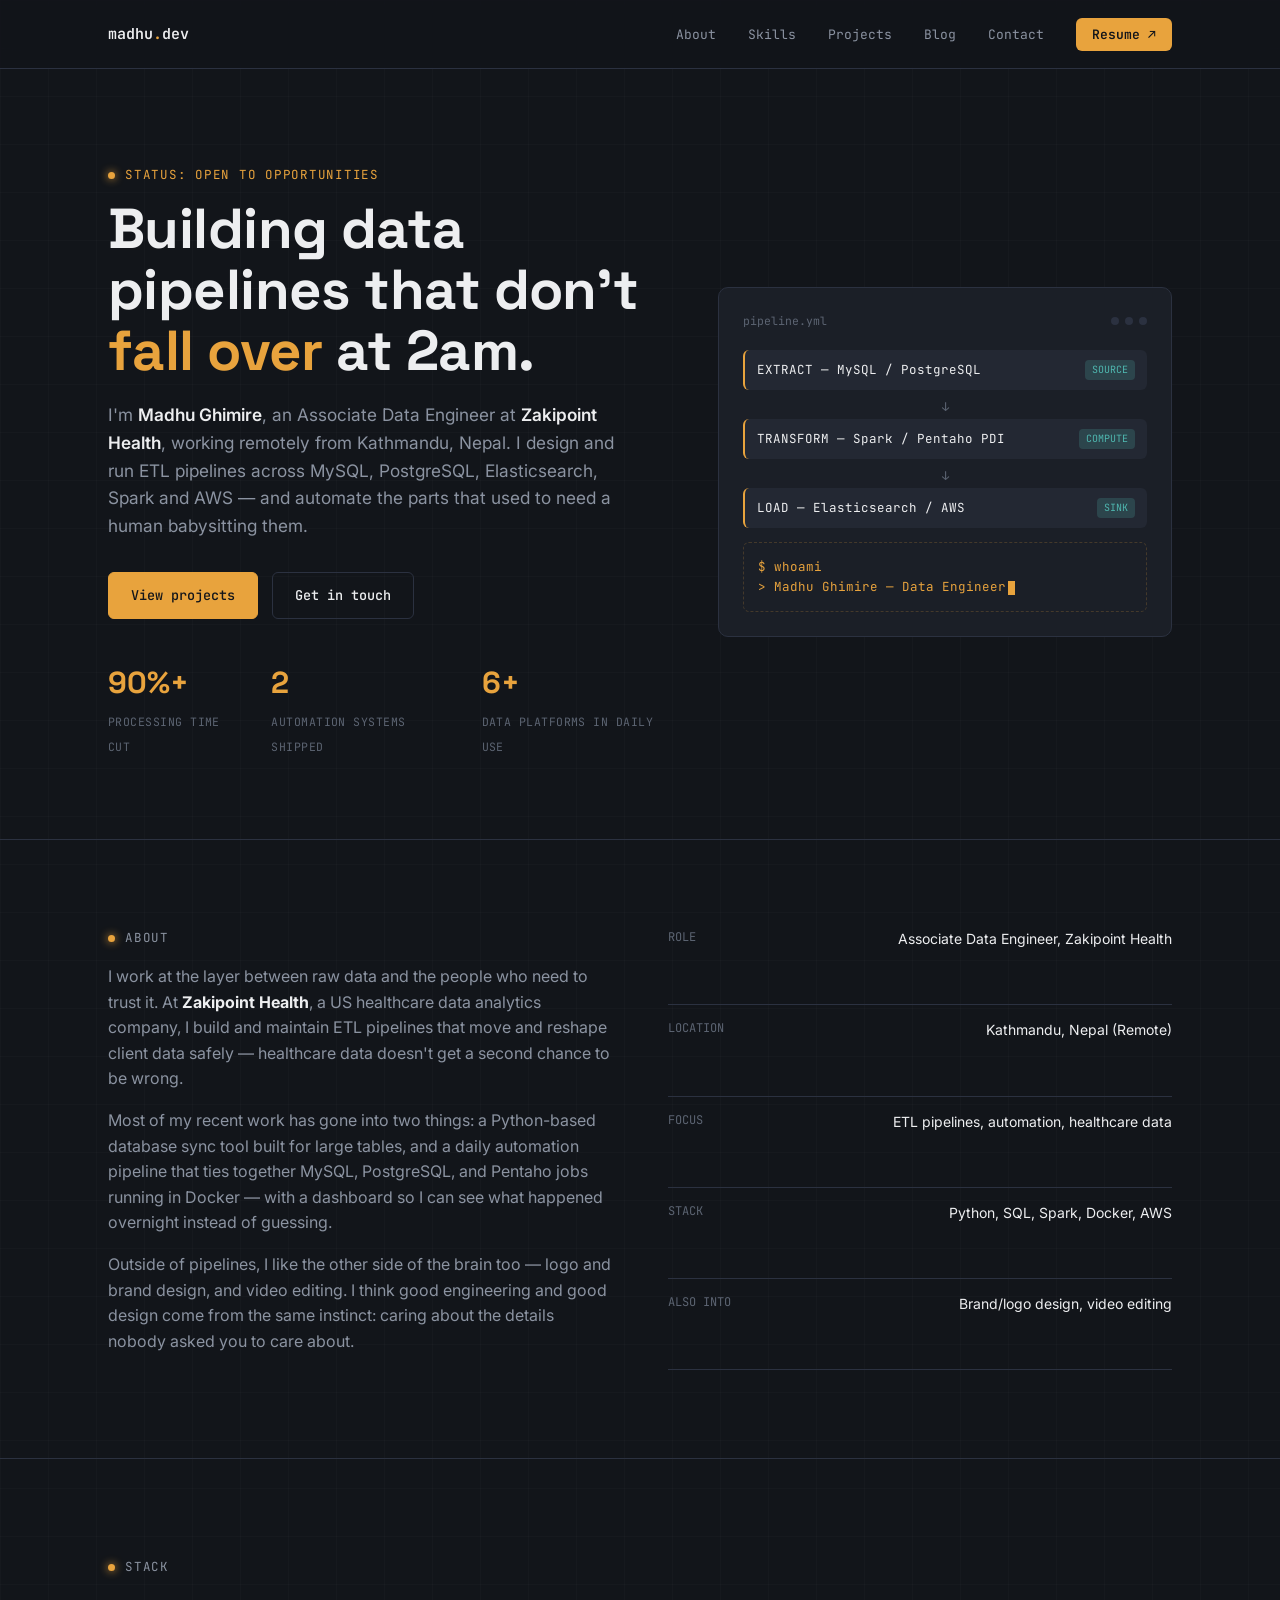
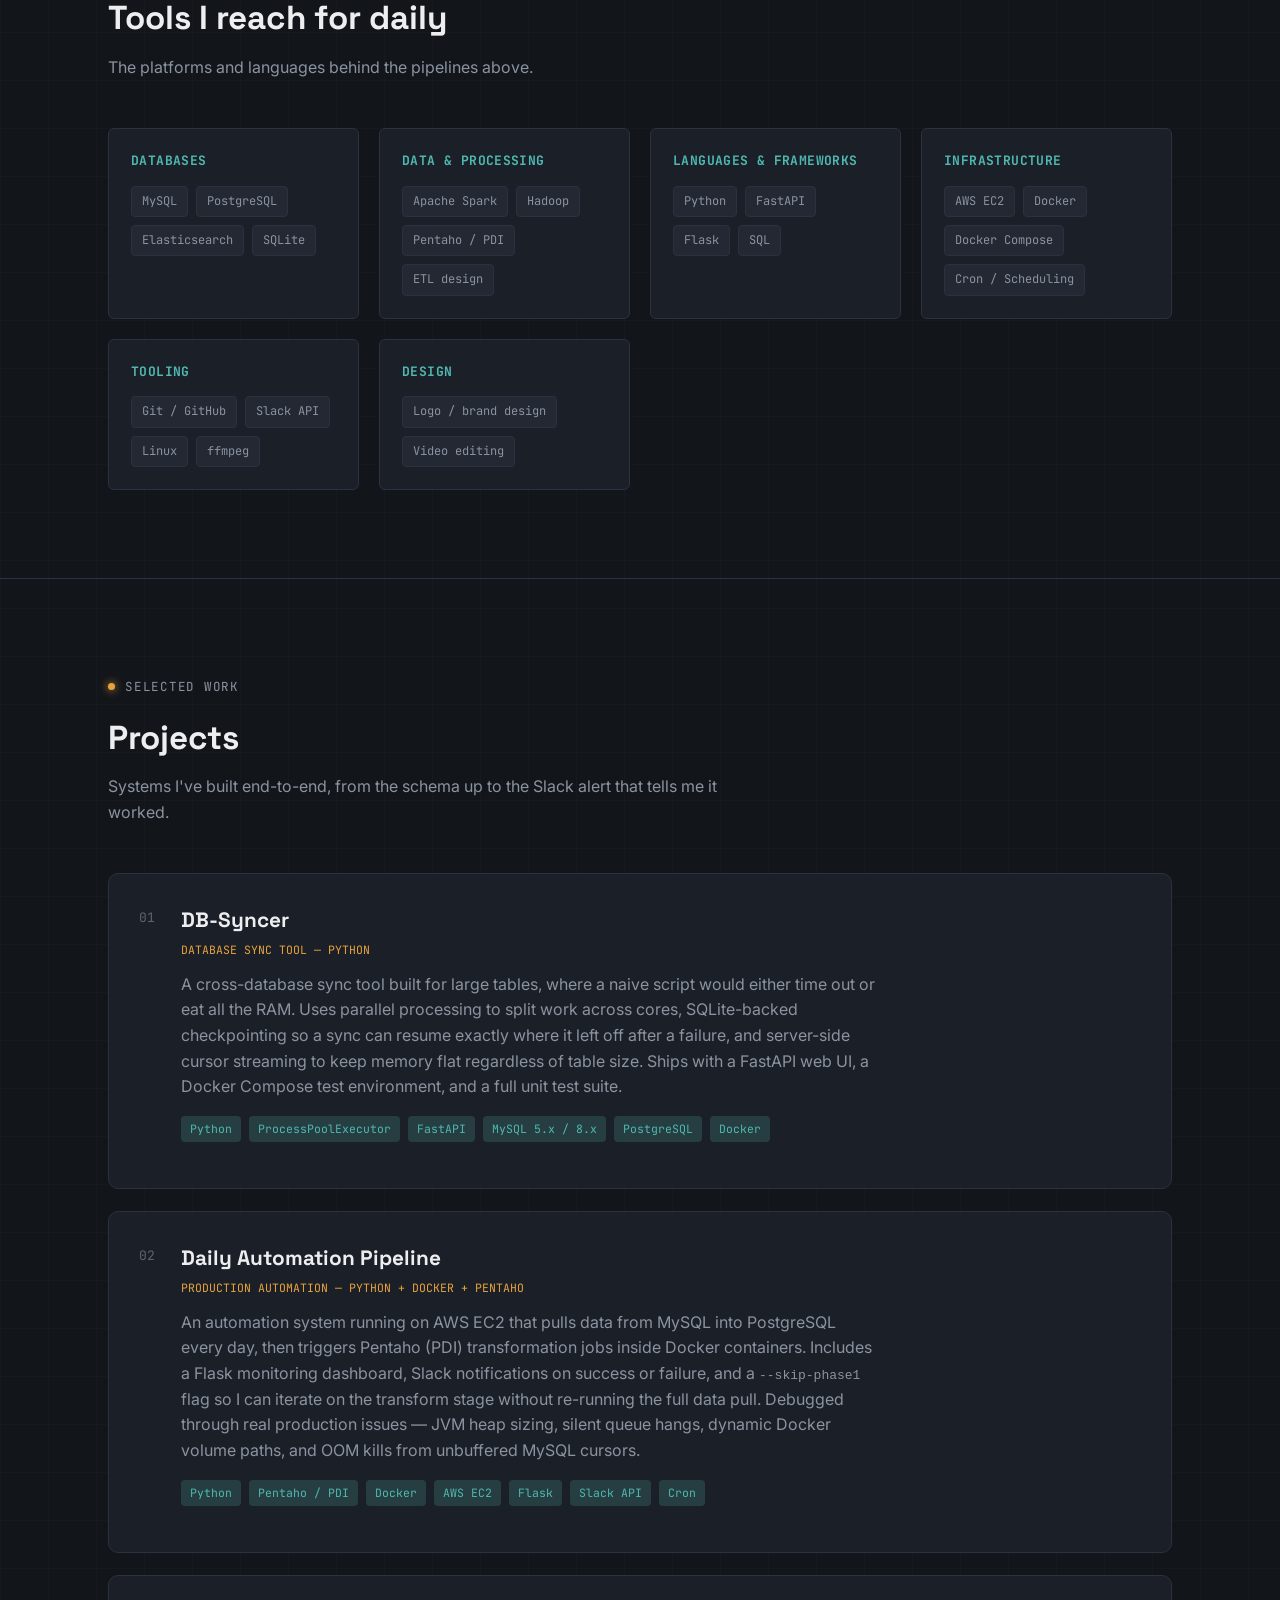
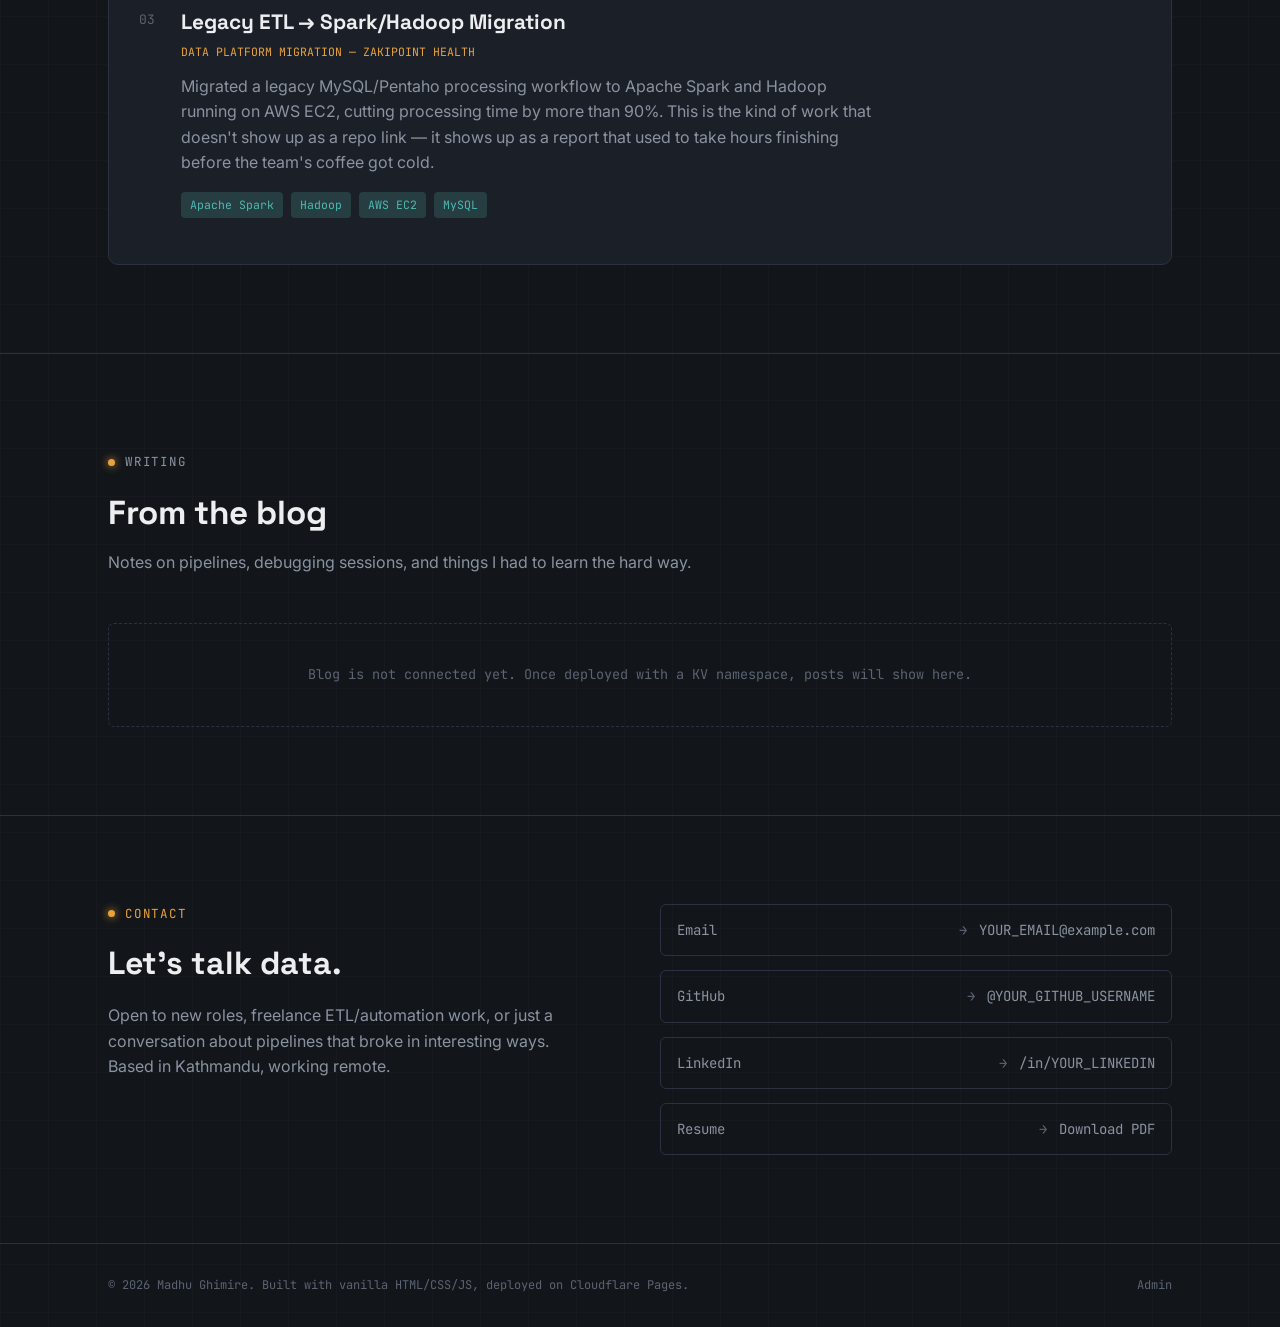
==== index.html @ 0381541c "struct changed" ====
<!DOCTYPE html>
<html lang="en">
<head>
<meta charset="UTF-8">
<meta name="viewport" content="width=device-width, initial-scale=1.0">
<title>Madhu Ghimire — Data Engineer</title>
<meta name="description" content="Madhu Ghimire — Associate Data Engineer building ETL pipelines, automation systems, and data infrastructure across MySQL, PostgreSQL, Elasticsearch, Spark, Hadoop and AWS.">
<link rel="icon" href="data:,">
<link rel="stylesheet" href="css/style.css">
</head>
<body>

<nav class="nav">
  <div class="wrap">
    <a href="index.html" class="nav-logo">madhu<span>.</span>dev</a>
    <button class="nav-toggle" id="navToggle" aria-expanded="false" aria-controls="navLinks">Menu</button>
    <ul class="nav-links" id="navLinks">
      <li><a href="#about">About</a></li>
      <li><a href="#skills">Skills</a></li>
      <li><a href="#projects">Projects</a></li>
      <li><a href="blog.html">Blog</a></li>
      <li><a href="#contact">Contact</a></li>
      <li><a href="assets/resume.pdf" class="resume-link" target="_blank" rel="noopener">Resume ↗</a></li>
    </ul>
  </div>
</nav>

<header class="hero">
  <div class="wrap hero-grid">
    <div>
      <p class="eyebrow">status: open to opportunities</p>
      <h1>Building data pipelines that don't <span class="accent">fall over</span> at 2am.</h1>
      <p class="hero-sub">
        I'm <strong>Madhu Ghimire</strong>, an Associate Data Engineer at
        <strong>Zakipoint Health</strong>, working remotely from Kathmandu, Nepal.
        I design and run ETL pipelines across MySQL, PostgreSQL, Elasticsearch,
        Spark and AWS — and automate the parts that used to need a human babysitting them.
      </p>
      <div class="hero-actions">
        <a href="#projects" class="btn btn-primary">View projects</a>
        <a href="#contact" class="btn btn-ghost">Get in touch</a>
      </div>
      <div class="hero-stats">
        <div class="stat"><b>90%+</b><span>Processing time cut</span></div>
        <div class="stat"><b>2</b><span>Automation systems shipped</span></div>
        <div class="stat"><b>6+</b><span>Data platforms in daily use</span></div>
      </div>
    </div>

    <div class="pipeline" aria-hidden="true">
      <div class="pipeline-head">
        <span>pipeline.yml</span>
        <div class="dots"><span></span><span></span><span></span></div>
      </div>
      <div class="pipeline-stage active">EXTRACT — MySQL / PostgreSQL <span class="tag">source</span></div>
      <div class="pipeline-arrow">↓</div>
      <div class="pipeline-stage active">TRANSFORM — Spark / Pentaho PDI <span class="tag">compute</span></div>
      <div class="pipeline-arrow">↓</div>
      <div class="pipeline-stage active">LOAD — Elasticsearch / AWS <span class="tag">sink</span></div>
      <div class="pipeline-output">
        $ whoami<br>
        &gt; Madhu Ghimire — Data Engineer<span class="cursor"></span>
      </div>
    </div>
  </div>
</header>

<section id="about">
  <div class="wrap about-grid">
    <div class="about-text">
      <p class="eyebrow">about</p>
      <p>
        I work at the layer between raw data and the people who need to trust it.
        At <strong>Zakipoint Health</strong>, a US healthcare data analytics company,
        I build and maintain ETL pipelines that move and reshape client data safely —
        healthcare data doesn't get a second chance to be wrong.
      </p>
      <p>
        Most of my recent work has gone into two things: a Python-based database
        sync tool built for large tables, and a daily automation pipeline that ties
        together MySQL, PostgreSQL, and Pentaho jobs running in Docker — with a
        dashboard so I can see what happened overnight instead of guessing.
      </p>
      <p>
        Outside of pipelines, I like the other side of the brain too — logo and
        brand design, and video editing. I think good engineering and good design
        come from the same instinct: caring about the details nobody asked you to care about.
      </p>
    </div>
    <div class="about-facts">
      <div class="fact"><span class="k">Role</span><span class="v">Associate Data Engineer, Zakipoint Health</span></div>
      <div class="fact"><span class="k">Location</span><span class="v">Kathmandu, Nepal (Remote)</span></div>
      <div class="fact"><span class="k">Focus</span><span class="v">ETL pipelines, automation, healthcare data</span></div>
      <div class="fact"><span class="k">Stack</span><span class="v">Python, SQL, Spark, Docker, AWS</span></div>
      <div class="fact"><span class="k">Also into</span><span class="v">Brand/logo design, video editing</span></div>
    </div>
  </div>
</section>

<section id="skills">
  <div class="wrap">
    <div class="section-head">
      <p class="eyebrow">stack</p>
      <h2>Tools I reach for daily</h2>
      <p>The platforms and languages behind the pipelines above.</p>
    </div>
    <div class="skills-grid">
      <div class="skill-card">
        <h3>Databases</h3>
        <div class="skill-tags">
          <span>MySQL</span><span>PostgreSQL</span><span>Elasticsearch</span><span>SQLite</span>
        </div>
      </div>
      <div class="skill-card">
        <h3>Data & processing</h3>
        <div class="skill-tags">
          <span>Apache Spark</span><span>Hadoop</span><span>Pentaho / PDI</span><span>ETL design</span>
        </div>
      </div>
      <div class="skill-card">
        <h3>Languages & frameworks</h3>
        <div class="skill-tags">
          <span>Python</span><span>FastAPI</span><span>Flask</span><span>SQL</span>
        </div>
      </div>
      <div class="skill-card">
        <h3>Infrastructure</h3>
        <div class="skill-tags">
          <span>AWS EC2</span><span>Docker</span><span>Docker Compose</span><span>Cron / Scheduling</span>
        </div>
      </div>
      <div class="skill-card">
        <h3>Tooling</h3>
        <div class="skill-tags">
          <span>Git / GitHub</span><span>Slack API</span><span>Linux</span><span>ffmpeg</span>
        </div>
      </div>
      <div class="skill-card">
        <h3>Design</h3>
        <div class="skill-tags">
          <span>Logo / brand design</span><span>Video editing</span>
        </div>
      </div>
    </div>
  </div>
</section>

<section id="projects">
  <div class="wrap">
    <div class="section-head">
      <p class="eyebrow">selected work</p>
      <h2>Projects</h2>
      <p>Systems I've built end-to-end, from the schema up to the Slack alert that tells me it worked.</p>
    </div>
    <div class="projects-list">

      <article class="project-card">
        <span class="project-num">01</span>
        <div>
          <h3>DB-Syncer</h3>
          <span class="project-role">Database sync tool — Python</span>
          <p>
            A cross-database sync tool built for large tables, where a naive script would
            either time out or eat all the RAM. Uses parallel processing to split work across
            cores, SQLite-backed checkpointing so a sync can resume exactly where it left off
            after a failure, and server-side cursor streaming to keep memory flat regardless
            of table size. Ships with a FastAPI web UI, a Docker Compose test environment, and
            a full unit test suite.
          </p>
          <div class="project-meta">
            <span>Python</span><span>ProcessPoolExecutor</span><span>FastAPI</span>
            <span>MySQL 5.x / 8.x</span><span>PostgreSQL</span><span>Docker</span>
          </div>
      </article>

      <article class="project-card">
        <span class="project-num">02</span>
        <div>
          <h3>Daily Automation Pipeline</h3>
          <span class="project-role">Production automation — Python + Docker + Pentaho</span>
          <p>
            An automation system running on AWS EC2 that pulls data from MySQL into PostgreSQL
            every day, then triggers Pentaho (PDI) transformation jobs inside Docker containers.
            Includes a Flask monitoring dashboard, Slack notifications on success or failure, and
            a <code>--skip-phase1</code> flag so I can iterate on the transform stage without
            re-running the full data pull. Debugged through real production issues — JVM heap
            sizing, silent queue hangs, dynamic Docker volume paths, and OOM kills from unbuffered
            MySQL cursors.
          </p>
          <div class="project-meta">
            <span>Python</span><span>Pentaho / PDI</span><span>Docker</span>
            <span>AWS EC2</span><span>Flask</span><span>Slack API</span><span>Cron</span>
          </div>
      </article>

      <article class="project-card">
        <span class="project-num">03</span>
        <div>
          <h3>Legacy ETL → Spark/Hadoop Migration</h3>
          <span class="project-role">Data platform migration — Zakipoint Health</span>
          <p>
            Migrated a legacy MySQL/Pentaho processing workflow to Apache Spark and Hadoop
            running on AWS EC2, cutting processing time by more than 90%. This is the kind of
            work that doesn't show up as a repo link — it shows up as a report that used to
            take hours finishing before the team's coffee got cold.
          </p>
          <div class="project-meta">
            <span>Apache Spark</span><span>Hadoop</span><span>AWS EC2</span><span>MySQL</span>
          </div>
        </div>
      </article>
    </div>
  </div>
</section>

<section id="blog-preview">
  <div class="wrap">
    <div class="section-head">
      <p class="eyebrow">writing</p>
      <h2>From the blog</h2>
      <p>Notes on pipelines, debugging sessions, and things I had to learn the hard way.</p>
    </div>
    <div class="blog-grid" id="blogPreviewGrid">
      <div class="empty-state">Loading recent posts…</div>
    </div>
  </div>
</section>

<section id="contact">
  <div class="wrap contact-grid">
    <div>
      <p class="eyebrow">contact</p>
      <h2 style="font-family:var(--font-display);font-size:2rem;margin-bottom:14px;">Let's talk data.</h2>
      <p style="color:var(--text-dim);max-width:46ch;">
        Open to new roles, freelance ETL/automation work, or just a conversation
        about pipelines that broke in interesting ways. Based in Kathmandu, working remote.
      </p>
    </div>
    <div class="contact-links">
      <a href="mailto:madhusudan2058@gmail.com">Email <span class="arrow">→</span> YOUR_EMAIL@example.com</a>
      <a href="https://github.com/mgmr99" target="_blank" rel="noopener">GitHub <span class="arrow">→</span> @YOUR_GITHUB_USERNAME</a>
      <a href="https://linkedin.com/in/madhughimire/" target="_blank" rel="noopener">LinkedIn <span class="arrow">→</span> /in/YOUR_LINKEDIN</a>
      <a href="assets/resume.pdf" target="_blank" rel="noopener">Resume <span class="arrow">→</span> Download PDF</a>
    </div>
  </div>
</section>

<footer>
  <div class="wrap">
    <p>© <span id="year"></span> Madhu Ghimire. Built with vanilla HTML/CSS/JS, deployed on Cloudflare Pages.</p>
    <p><a href="admin.html">Admin</a></p>
  </div>
</footer>

<script src="js/main.js"></script>
</body>
</html>
---- css/style.css ----
/* =========================================================
   Madhu Ghimire — Data Engineer Portfolio
   Design language: ETL pipeline schematic.
   Base: charcoal/slate. Accent: amber (flow), teal (status).
   ========================================================= */

@import url('https://fonts.googleapis.com/css2?family=Space+Grotesk:wght@400;500;600;700&family=Inter:wght@400;500;600&family=JetBrains+Mono:wght@400;500;600&display=swap');

:root{
  --bg: #12151a;
  --bg-raised: #1b1f27;
  --bg-raised-2: #232833;
  --line: #2b3140;
  --text: #edeef0;
  --text-dim: #8b93a1;
  --text-faint: #5c6472;
  --amber: #e8a33d;
  --amber-dim: #e8a33d33;
  --teal: #4fb8b0;
  --teal-dim: #4fb8b033;
  --danger: #d9705c;

  --font-display: 'Space Grotesk', sans-serif;
  --font-body: 'Inter', sans-serif;
  --font-mono: 'JetBrains Mono', monospace;

  --radius: 6px;
  --max-width: 1120px;
}

*{ box-sizing: border-box; margin: 0; padding: 0; }

html{ scroll-behavior: smooth; }

@media (prefers-reduced-motion: reduce){
  html{ scroll-behavior: auto; }
  *{ animation-duration: 0.001ms !important; animation-iteration-count: 1 !important; transition-duration: 0.001ms !important; }
}

body{
  background: var(--bg);
  color: var(--text);
  font-family: var(--font-body);
  line-height: 1.6;
  -webkit-font-smoothing: antialiased;
  background-image:
    linear-gradient(rgba(255,255,255,0.015) 1px, transparent 1px),
    linear-gradient(90deg, rgba(255,255,255,0.015) 1px, transparent 1px);
  background-size: 48px 48px;
}

a{ color: inherit; text-decoration: none; }
img{ max-width: 100%; display: block; }
ul{ list-style: none; }

.wrap{
  max-width: var(--max-width);
  margin: 0 auto;
  padding: 0 28px;
}

.eyebrow{
  font-family: var(--font-mono);
  font-size: 12.5px;
  letter-spacing: 0.06em;
  color: var(--amber);
  display: flex;
  align-items: center;
  gap: 10px;
  margin-bottom: 14px;
  text-transform: uppercase;
}
.eyebrow::before{
  content: '';
  width: 7px; height: 7px;
  background: var(--amber);
  border-radius: 50%;
  box-shadow: 0 0 8px var(--amber);
  flex-shrink: 0;
}

/* ---------- Nav ---------- */
.nav{
  position: sticky; top: 0; z-index: 100;
  background: rgba(18,21,26,0.85);
  backdrop-filter: blur(10px);
  border-bottom: 1px solid var(--line);
}
.nav .wrap{
  display: flex; align-items: center; justify-content: space-between;
  height: 68px;
}
.nav-logo{
  font-family: var(--font-mono);
  font-weight: 600;
  font-size: 15px;
  color: var(--text);
}
.nav-logo span{ color: var(--amber); }
.nav-links{ display: flex; gap: 32px; align-items: center; }
.nav-links a{
  font-family: var(--font-mono);
  font-size: 13px;
  color: var(--text-dim);
  transition: color 0.15s;
  position: relative;
}
.nav-links a:hover{ color: var(--text); }
.nav-links a.resume-link{
  color: var(--bg);
  background: var(--amber);
  padding: 8px 16px;
  border-radius: var(--radius);
  font-weight: 600;
}
.nav-links a.resume-link:hover{ background: #f0b158; color: var(--bg); }
.nav-toggle{ display: none; }

/* ---------- Hero ---------- */
.hero{
  padding: 96px 0 80px;
  border-bottom: 1px solid var(--line);
}
.hero-grid{
  display: grid;
  grid-template-columns: 1.1fr 0.9fr;
  gap: 56px;
  align-items: center;
}
.hero h1{
  font-family: var(--font-display);
  font-size: clamp(2.4rem, 4.4vw, 3.6rem);
  line-height: 1.08;
  font-weight: 700;
  margin-bottom: 20px;
  letter-spacing: -0.01em;
}
.hero h1 .accent{ color: var(--amber); }
.hero-sub{
  color: var(--text-dim);
  font-size: 1.08rem;
  max-width: 46ch;
  margin-bottom: 32px;
}
.hero-sub strong{ color: var(--text); font-weight: 600; }
.hero-actions{ display: flex; gap: 14px; flex-wrap: wrap; margin-bottom: 40px; }

.btn{
  font-family: var(--font-mono);
  font-size: 13.5px;
  font-weight: 500;
  padding: 12px 22px;
  border-radius: var(--radius);
  border: 1px solid var(--line);
  transition: all 0.15s;
  display: inline-flex;
  align-items: center;
  gap: 8px;
}
.btn-primary{ background: var(--amber); color: var(--bg); border-color: var(--amber); }
.btn-primary:hover{ background: #f0b158; transform: translateY(-1px); }
.btn-ghost{ color: var(--text); }
.btn-ghost:hover{ border-color: var(--text-dim); background: var(--bg-raised); }

.hero-stats{ display: flex; gap: 36px; }
.stat b{
  display: block;
  font-family: var(--font-display);
  font-size: 1.9rem;
  color: var(--amber);
}
.stat span{
  font-family: var(--font-mono);
  font-size: 11.5px;
  color: var(--text-faint);
  text-transform: uppercase;
  letter-spacing: 0.04em;
}

/* ---------- Pipeline diagram (signature element) ---------- */
.pipeline{
  background: var(--bg-raised);
  border: 1px solid var(--line);
  border-radius: 10px;
  padding: 24px;
  font-family: var(--font-mono);
}
.pipeline-head{
  display: flex; justify-content: space-between; align-items: center;
  margin-bottom: 20px; font-size: 11.5px; color: var(--text-faint);
}
.pipeline-head .dots{ display: flex; gap: 6px; }
.pipeline-head .dots span{ width: 8px; height: 8px; border-radius: 50%; background: var(--line); }

.pipeline-stage{
  display: flex; align-items: center; gap: 12px;
  padding: 10px 12px;
  border-radius: var(--radius);
  background: var(--bg-raised-2);
  margin-bottom: 8px;
  font-size: 12.5px;
  color: var(--text-dim);
  border-left: 2px solid var(--line);
}
.pipeline-stage.active{
  border-left-color: var(--amber);
  color: var(--text);
}
.pipeline-stage .tag{
  font-size: 10px;
  padding: 2px 7px;
  border-radius: 4px;
  background: var(--teal-dim);
  color: var(--teal);
  margin-left: auto;
  text-transform: uppercase;
}
.pipeline-arrow{
  text-align: center;
  color: var(--text-faint);
  font-size: 12px;
  margin: 2px 0;
}
.pipeline-output{
  margin-top: 14px;
  padding: 14px;
  border: 1px dashed var(--amber-dim);
  border-radius: var(--radius);
  font-size: 12.5px;
  color: var(--amber);
}
.pipeline-output .cursor{
  display: inline-block; width: 7px; height: 14px; background: var(--amber);
  animation: blink 1.1s steps(2) infinite; vertical-align: text-bottom; margin-left: 2px;
}
@keyframes blink{ 50%{ opacity: 0; } }

/* ---------- Sections ---------- */
section{ padding: 88px 0; border-bottom: 1px solid var(--line); }
.section-head{ margin-bottom: 48px; max-width: 62ch; }
.section-head h2{
  font-family: var(--font-display);
  font-size: clamp(1.7rem, 2.6vw, 2.2rem);
  font-weight: 700;
}
.section-head p{ color: var(--text-dim); margin-top: 10px; }

/* ---------- About ---------- */
.about-grid{ display: grid; grid-template-columns: 1fr 1fr; gap: 56px; }
.about-text p{ color: var(--text-dim); margin-bottom: 16px; }
.about-text strong{ color: var(--text); }
.about-facts{ display: grid; gap: 14px; }
.fact{
  display: flex; justify-content: space-between;
  border-bottom: 1px solid var(--line);
  padding-bottom: 12px;
  font-size: 14px;
}
.fact .k{ font-family: var(--font-mono); color: var(--text-faint); font-size: 12px; text-transform: uppercase; }
.fact .v{ color: var(--text); text-align: right; }

/* ---------- Skills ---------- */
.skills-grid{
  display: grid;
  grid-template-columns: repeat(auto-fit, minmax(240px, 1fr));
  gap: 20px;
}
.skill-card{
  background: var(--bg-raised);
  border: 1px solid var(--line);
  border-radius: var(--radius);
  padding: 22px;
}
.skill-card h3{
  font-family: var(--font-mono);
  font-size: 13px;
  color: var(--teal);
  text-transform: uppercase;
  margin-bottom: 14px;
  letter-spacing: 0.03em;
}
.skill-tags{ display: flex; flex-wrap: wrap; gap: 8px; }
.skill-tags span{
  font-family: var(--font-mono);
  font-size: 12px;
  padding: 5px 10px;
  border-radius: 4px;
  background: var(--bg-raised-2);
  color: var(--text-dim);
  border: 1px solid var(--line);
}

/* ---------- Projects ---------- */
.projects-list{ display: grid; gap: 22px; }
.project-card{
  background: var(--bg-raised);
  border: 1px solid var(--line);
  border-radius: 10px;
  padding: 30px;
  display: grid;
  grid-template-columns: auto 1fr;
  gap: 26px;
}
.project-num{
  font-family: var(--font-mono);
  font-size: 13px;
  color: var(--text-faint);
  padding-top: 4px;
}
.project-card h3{
  font-family: var(--font-display);
  font-size: 1.3rem;
  margin-bottom: 4px;
}
.project-role{
  font-family: var(--font-mono);
  font-size: 11.5px;
  color: var(--amber);
  text-transform: uppercase;
  margin-bottom: 12px;
  display: block;
}
.project-card p{ color: var(--text-dim); margin-bottom: 16px; max-width: 70ch; }
.project-meta{ display: flex; flex-wrap: wrap; gap: 8px; margin-bottom: 16px; }
.project-meta span{
  font-family: var(--font-mono);
  font-size: 11.5px;
  padding: 4px 9px;
  border-radius: 4px;
  background: var(--teal-dim);
  color: var(--teal);
}
.project-links{ display: flex; gap: 16px; }
.project-links a{
  font-family: var(--font-mono);
  font-size: 12.5px;
  color: var(--text);
  border-bottom: 1px solid var(--text-faint);
  padding-bottom: 2px;
}
.project-links a:hover{ color: var(--amber); border-color: var(--amber); }

/* ---------- Blog preview / list ---------- */
.blog-grid{ display: grid; grid-template-columns: repeat(auto-fit, minmax(280px, 1fr)); gap: 22px; }
.post-card{
  background: var(--bg-raised);
  border: 1px solid var(--line);
  border-radius: 10px;
  padding: 24px;
  display: flex;
  flex-direction: column;
  transition: border-color 0.15s;
}
.post-card:hover{ border-color: var(--amber-dim); }
.post-date{
  font-family: var(--font-mono);
  font-size: 11px;
  color: var(--text-faint);
  text-transform: uppercase;
  margin-bottom: 10px;
}
.post-card h3{ font-family: var(--font-display); font-size: 1.15rem; margin-bottom: 10px; }
.post-card p{ color: var(--text-dim); font-size: 14px; flex-grow: 1; }
.post-read{ font-family: var(--font-mono); font-size: 12.5px; color: var(--amber); margin-top: 16px; }
.empty-state{
  font-family: var(--font-mono);
  color: var(--text-faint);
  font-size: 13.5px;
  padding: 40px;
  text-align: center;
  border: 1px dashed var(--line);
  border-radius: var(--radius);
  grid-column: 1 / -1;
}

/* ---------- Contact ---------- */
.contact{ text-align: left; }
.contact-grid{ display: grid; grid-template-columns: 1fr 1fr; gap: 40px; align-items: start; }
.contact-links{ display: grid; gap: 14px; }
.contact-links a{
  display: flex; align-items: center; gap: 12px;
  font-family: var(--font-mono);
  font-size: 14px;
  color: var(--text-dim);
  padding: 14px 16px;
  border: 1px solid var(--line);
  border-radius: var(--radius);
  transition: all 0.15s;
}
.contact-links a:hover{ color: var(--text); border-color: var(--amber-dim); background: var(--bg-raised); }
.contact-links a .arrow{ margin-left: auto; color: var(--text-faint); }

/* ---------- Footer ---------- */
footer{ padding: 32px 0; }
footer .wrap{ display: flex; justify-content: space-between; align-items: center; }
footer p{ font-family: var(--font-mono); font-size: 12px; color: var(--text-faint); }

/* ---------- Post page ---------- */
.post-hero{ padding: 64px 0 40px; border-bottom: 1px solid var(--line); }
.post-hero h1{ font-family: var(--font-display); font-size: clamp(1.8rem, 3.6vw, 2.6rem); margin: 14px 0; }
.post-body{ max-width: 72ch; margin: 0 auto; padding: 56px 28px; }
.post-body h2{ font-family: var(--font-display); font-size: 1.4rem; margin: 32px 0 12px; }
.post-body p{ color: var(--text-dim); margin-bottom: 18px; font-size: 1.02rem; }
.post-body code{ font-family: var(--font-mono); background: var(--bg-raised); padding: 2px 6px; border-radius: 4px; font-size: 0.9em; }
.post-body pre{ background: var(--bg-raised); border: 1px solid var(--line); border-radius: var(--radius); padding: 18px; overflow-x: auto; margin-bottom: 18px; }
.back-link{ font-family: var(--font-mono); font-size: 12.5px; color: var(--amber); }

/* ---------- Admin ---------- */
.admin-wrap{ max-width: 720px; margin: 0 auto; padding: 64px 28px; }
.admin-wrap h1{ font-family: var(--font-display); font-size: 1.8rem; margin-bottom: 8px; }
.admin-wrap > p{ color: var(--text-dim); margin-bottom: 32px; font-size: 14px; }
.field{ margin-bottom: 20px; }
.field label{
  display: block; font-family: var(--font-mono); font-size: 12px;
  color: var(--text-faint); text-transform: uppercase; margin-bottom: 8px;
}
.field input, .field textarea{
  width: 100%;
  background: var(--bg-raised);
  border: 1px solid var(--line);
  border-radius: var(--radius);
  color: var(--text);
  padding: 12px 14px;
  font-family: var(--font-body);
  font-size: 14px;
}
.field textarea{ min-height: 260px; resize: vertical; font-family: var(--font-mono); font-size: 13px; line-height: 1.6; }
.field input:focus, .field textarea:focus{ outline: none; border-color: var(--amber); }
.field small{ display: block; margin-top: 6px; color: var(--text-faint); font-size: 12px; }
.admin-status{ font-family: var(--font-mono); font-size: 13px; margin-top: 16px; }
.admin-status.ok{ color: var(--teal); }
.admin-status.err{ color: var(--danger); }
.post-list-admin{ margin-top: 48px; }
.post-row{
  display: flex; justify-content: space-between; align-items: center;
  padding: 14px 0; border-bottom: 1px solid var(--line);
  font-family: var(--font-mono); font-size: 13px;
}
.post-row button{
  background: none; border: 1px solid var(--danger); color: var(--danger);
  padding: 5px 10px; border-radius: 4px; font-family: var(--font-mono); font-size: 11px; cursor: pointer;
}
.post-row button:hover{ background: var(--danger); color: var(--bg); }

/* ---------- Focus & a11y ---------- */
a:focus-visible, button:focus-visible, input:focus-visible, textarea:focus-visible{
  outline: 2px solid var(--amber); outline-offset: 2px;
}

/* ---------- Responsive ---------- */
@media (max-width: 860px){
  .hero-grid, .about-grid, .contact-grid{ grid-template-columns: 1fr; }
  .nav-links{
    position: fixed; top: 68px; left: 0; right: 0;
    background: var(--bg); border-bottom: 1px solid var(--line);
    flex-direction: column; align-items: flex-start;
    padding: 20px 28px; gap: 20px;
    display: none;
  }
  .nav-links.open{ display: flex; }
  .nav-toggle{
    display: block; background: none; border: 1px solid var(--line);
    color: var(--text); font-family: var(--font-mono); padding: 8px 12px; border-radius: 4px;
  }
  .project-card{ grid-template-columns: 1fr; }
}
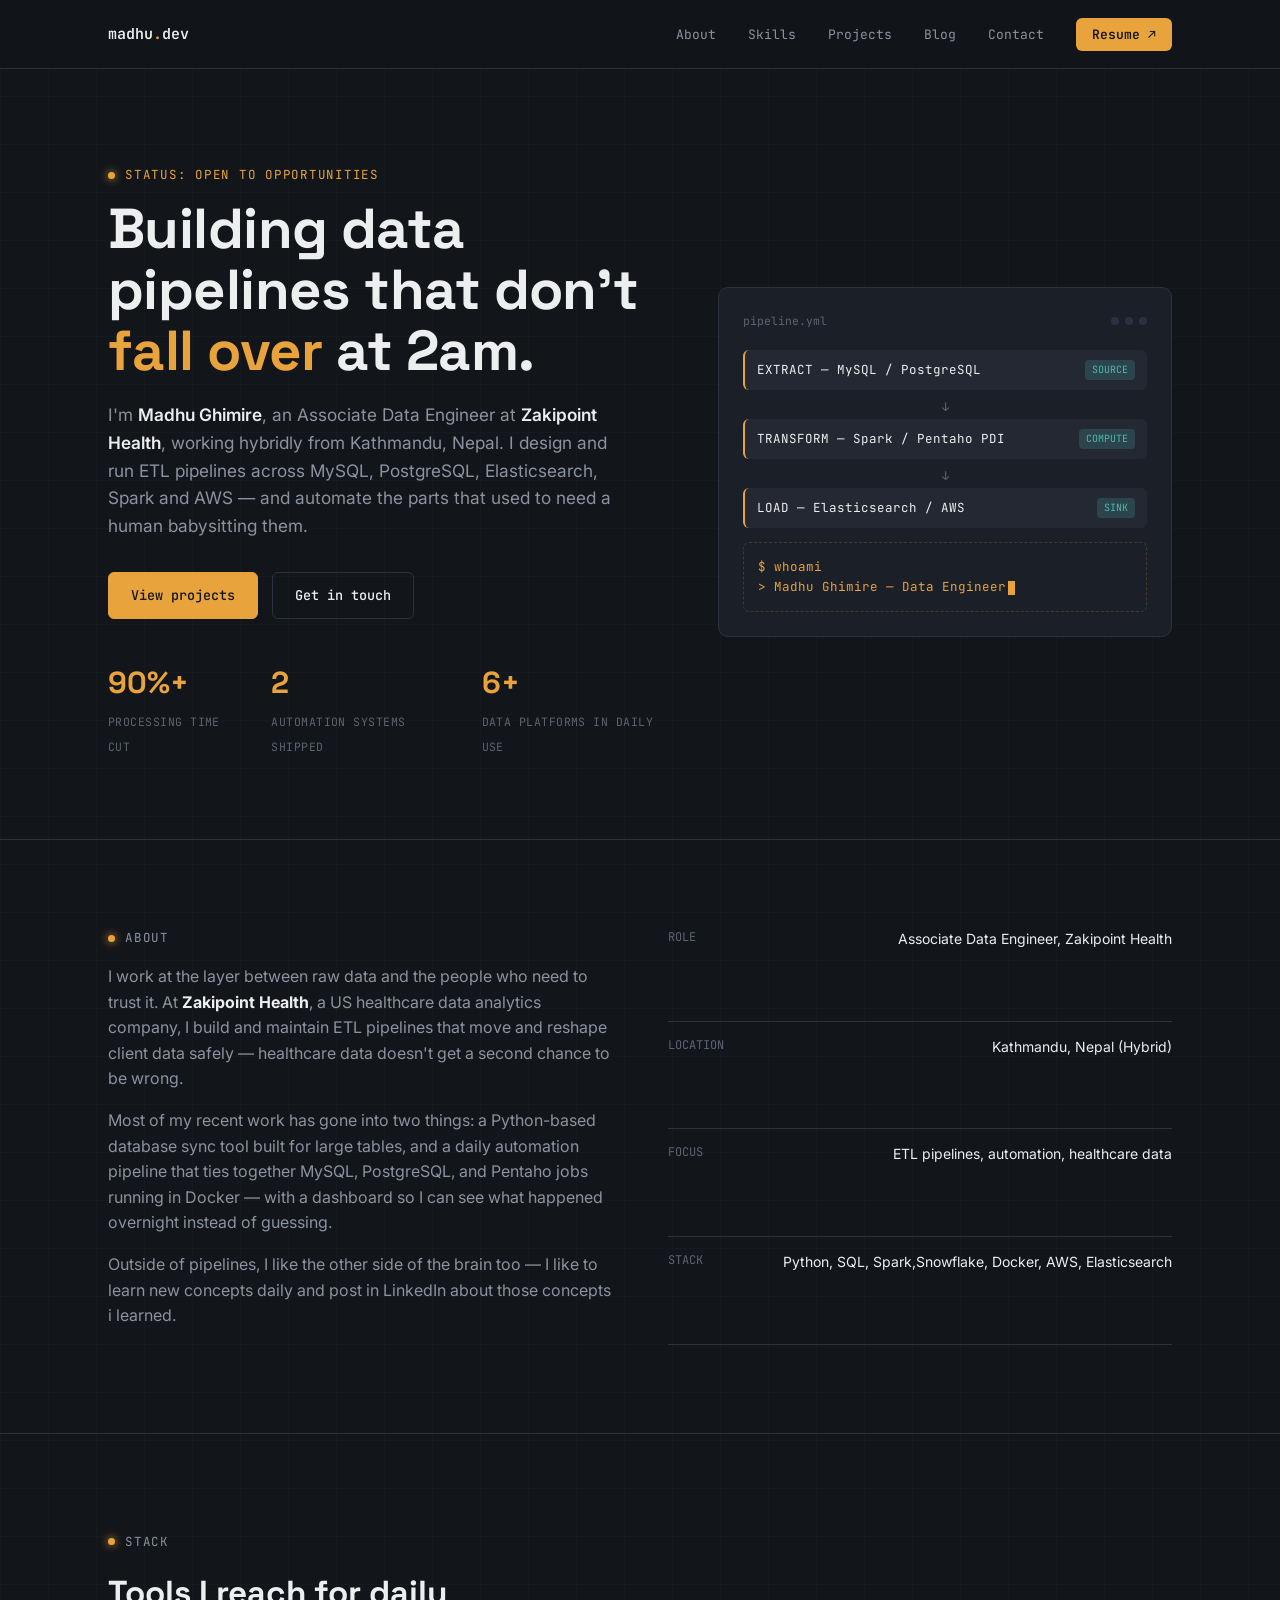
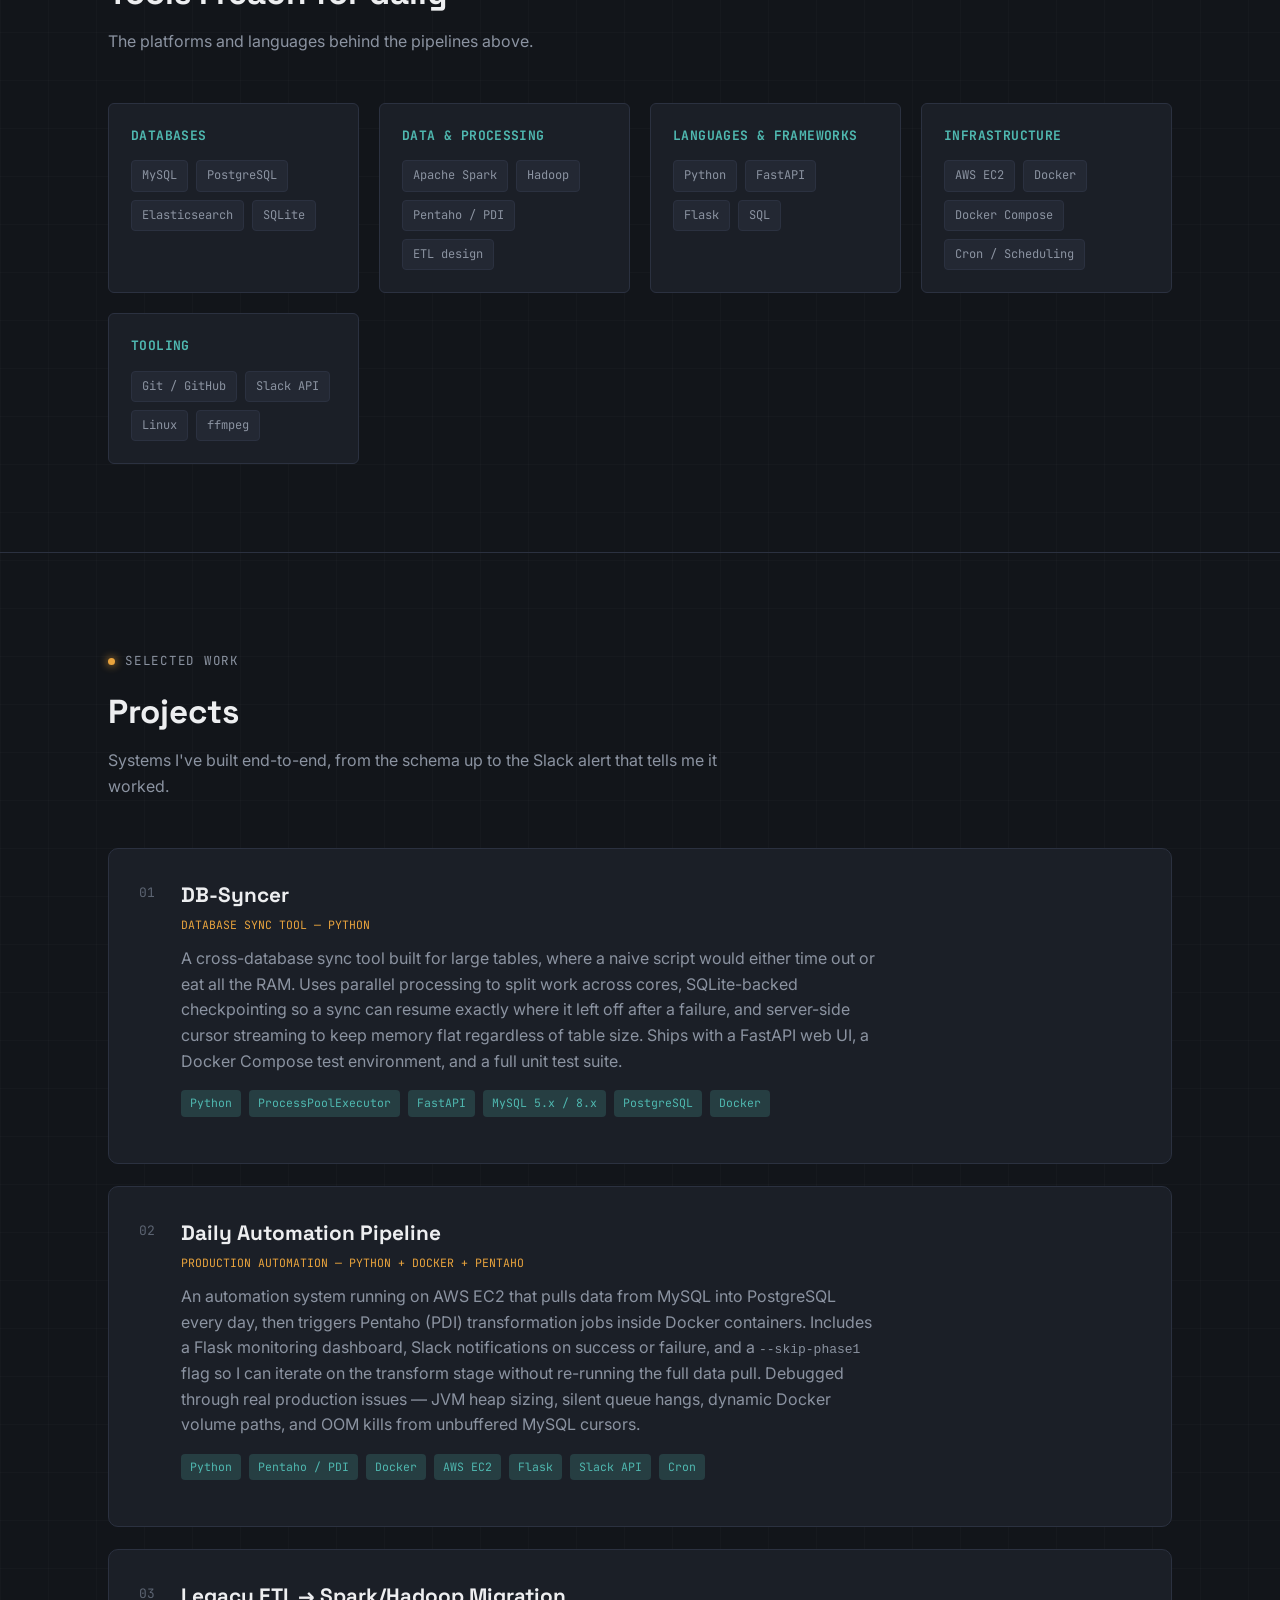
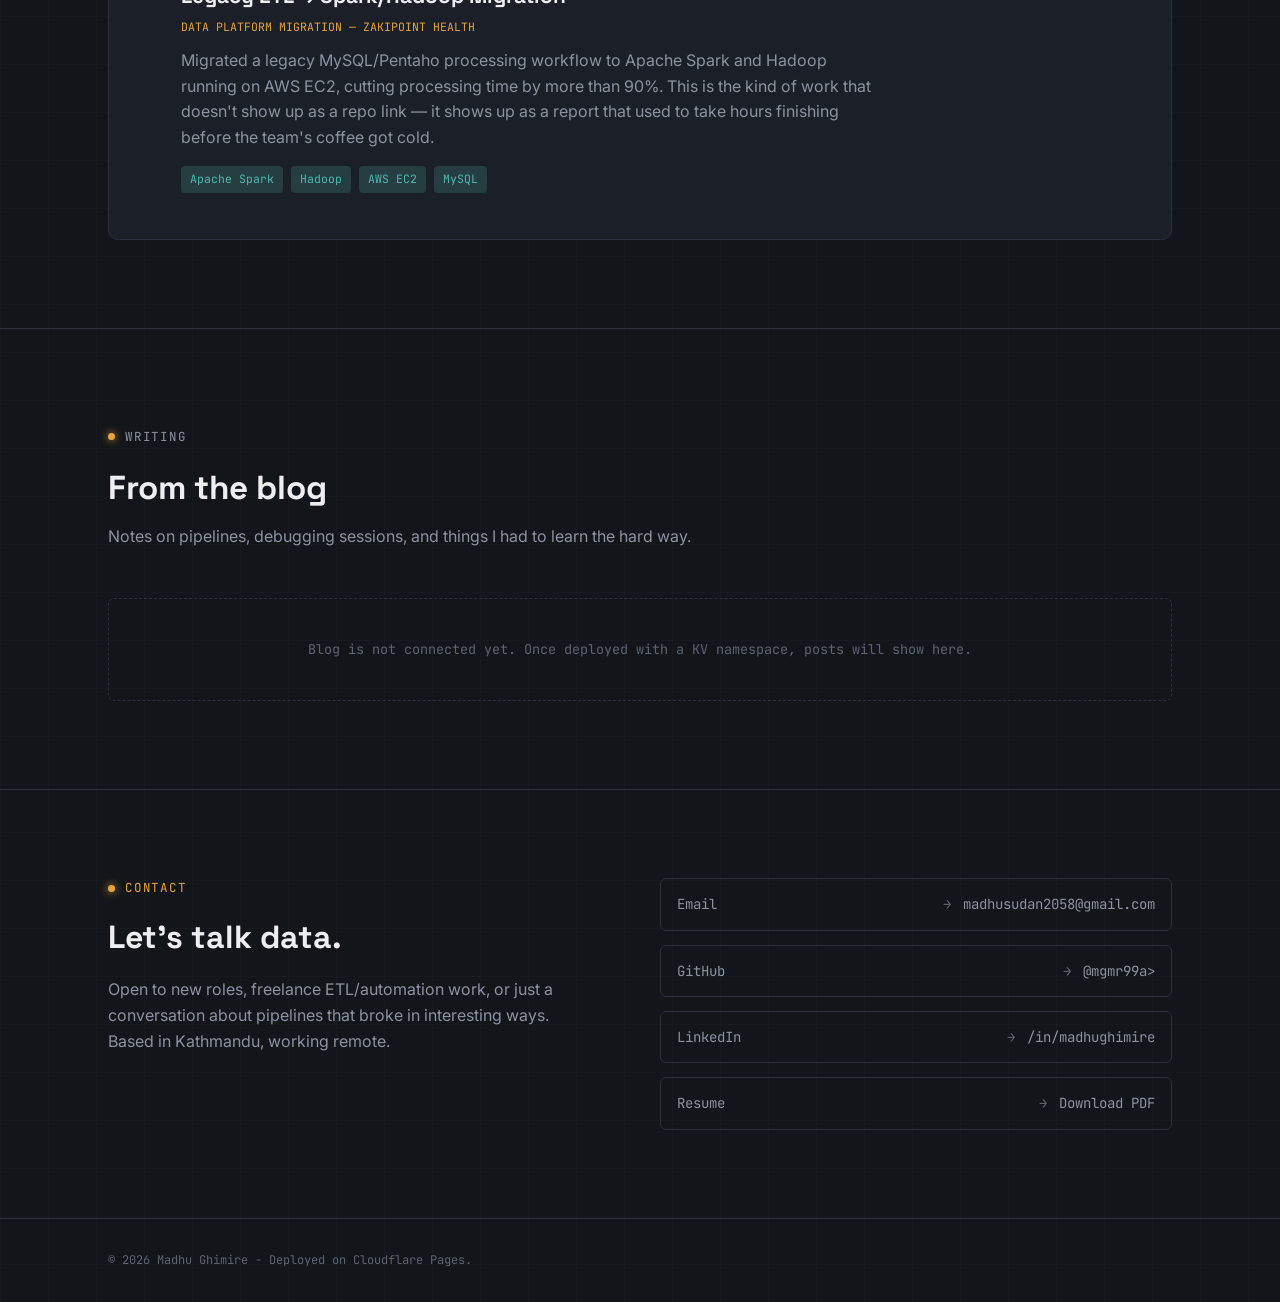
==== commit 96df5f39: "modified index" ====
--- a/index.html
+++ b/index.html
@@ -4,7 +4,7 @@
 <meta charset="UTF-8">
 <meta name="viewport" content="width=device-width, initial-scale=1.0">
 <title>Madhu Ghimire — Data Engineer</title>
-<meta name="description" content="Madhu Ghimire — Associate Data Engineer building ETL pipelines, automation systems, and data infrastructure across MySQL, PostgreSQL, Elasticsearch, Spark, Hadoop and AWS.">
+<meta name="description" content="Madhu Ghimire — Data Engineer building ETL pipelines, automation systems, and data infrastructure across MySQL, PostgreSQL, Elasticsearch, Spark, Hadoop and AWS.">
 <link rel="icon" href="data:,">
 <link rel="stylesheet" href="css/style.css">
 </head>
@@ -32,7 +32,7 @@
       <h1>Building data pipelines that don't <span class="accent">fall over</span> at 2am.</h1>
       <p class="hero-sub">
         I'm <strong>Madhu Ghimire</strong>, an Associate Data Engineer at
-        <strong>Zakipoint Health</strong>, working remotely from Kathmandu, Nepal.
+        <strong>Zakipoint Health</strong>, working hybridly from Kathmandu, Nepal.
         I design and run ETL pipelines across MySQL, PostgreSQL, Elasticsearch,
         Spark and AWS — and automate the parts that used to need a human babysitting them.
       </p>
@@ -82,17 +82,15 @@
         dashboard so I can see what happened overnight instead of guessing.
       </p>
       <p>
-        Outside of pipelines, I like the other side of the brain too — logo and
-        brand design, and video editing. I think good engineering and good design
-        come from the same instinct: caring about the details nobody asked you to care about.
+        Outside of pipelines, I like the other side of the brain too — I like to learn new concepts
+        daily and post in LinkedIn about those concepts i learned.
       </p>
     </div>
     <div class="about-facts">
       <div class="fact"><span class="k">Role</span><span class="v">Associate Data Engineer, Zakipoint Health</span></div>
-      <div class="fact"><span class="k">Location</span><span class="v">Kathmandu, Nepal (Remote)</span></div>
+      <div class="fact"><span class="k">Location</span><span class="v">Kathmandu, Nepal (Hybrid)</span></div>
       <div class="fact"><span class="k">Focus</span><span class="v">ETL pipelines, automation, healthcare data</span></div>
-      <div class="fact"><span class="k">Stack</span><span class="v">Python, SQL, Spark, Docker, AWS</span></div>
-      <div class="fact"><span class="k">Also into</span><span class="v">Brand/logo design, video editing</span></div>
+      <div class="fact"><span class="k">Stack</span><span class="v">Python, SQL, Spark,Snowflake, Docker, AWS, Elasticsearch</span></div>
     </div>
   </div>
 </section>
@@ -133,12 +131,6 @@
         <h3>Tooling</h3>
         <div class="skill-tags">
           <span>Git / GitHub</span><span>Slack API</span><span>Linux</span><span>ffmpeg</span>
-        </div>
-      </div>
-      <div class="skill-card">
-        <h3>Design</h3>
-        <div class="skill-tags">
-          <span>Logo / brand design</span><span>Video editing</span>
         </div>
       </div>
     </div>
@@ -237,9 +229,9 @@
       </p>
     </div>
     <div class="contact-links">
-      <a href="mailto:madhusudan2058@gmail.com">Email <span class="arrow">→</span> YOUR_EMAIL@example.com</a>
-      <a href="https://github.com/mgmr99" target="_blank" rel="noopener">GitHub <span class="arrow">→</span> @YOUR_GITHUB_USERNAME</a>
-      <a href="https://linkedin.com/in/madhughimire/" target="_blank" rel="noopener">LinkedIn <span class="arrow">→</span> /in/YOUR_LINKEDIN</a>
+      <a href="mailto:madhusudan2058@gmail.com">Email <span class="arrow">→</span> madhusudan2058@gmail.com</a>
+      <a href="https://github.com/mgmr99" target="_blank" rel="noopener">GitHub <span class="arrow">→</span> @mgmr99a>
+      <a href="https://linkedin.com/in/madhughimire/" target="_blank" rel="noopener">LinkedIn <span class="arrow">→</span> /in/madhughimire</a>
       <a href="assets/resume.pdf" target="_blank" rel="noopener">Resume <span class="arrow">→</span> Download PDF</a>
     </div>
   </div>
@@ -247,8 +239,7 @@
 
 <footer>
   <div class="wrap">
-    <p>© <span id="year"></span> Madhu Ghimire. Built with vanilla HTML/CSS/JS, deployed on Cloudflare Pages.</p>
-    <p><a href="admin.html">Admin</a></p>
+    <p>© <span id="year"></span> Madhu Ghimire - Deployed on Cloudflare Pages.</p>
   </div>
 </footer>
 
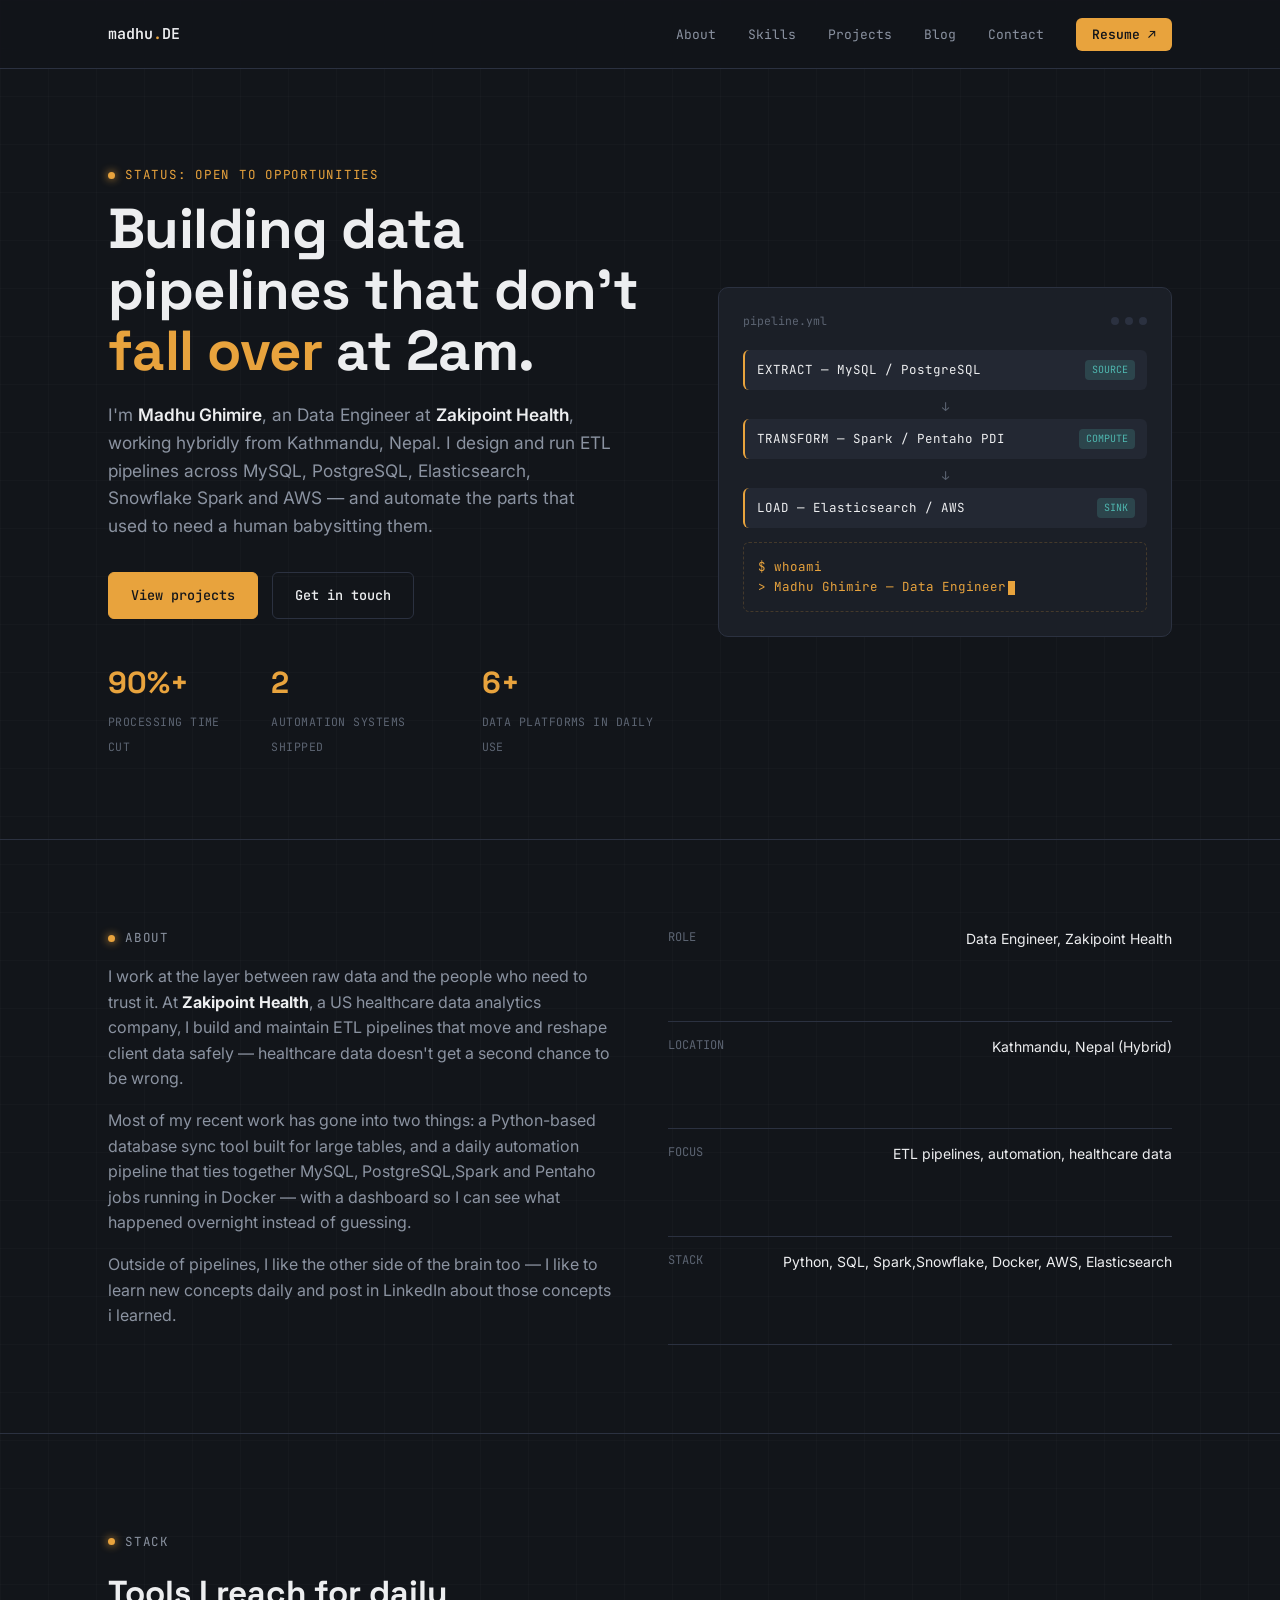
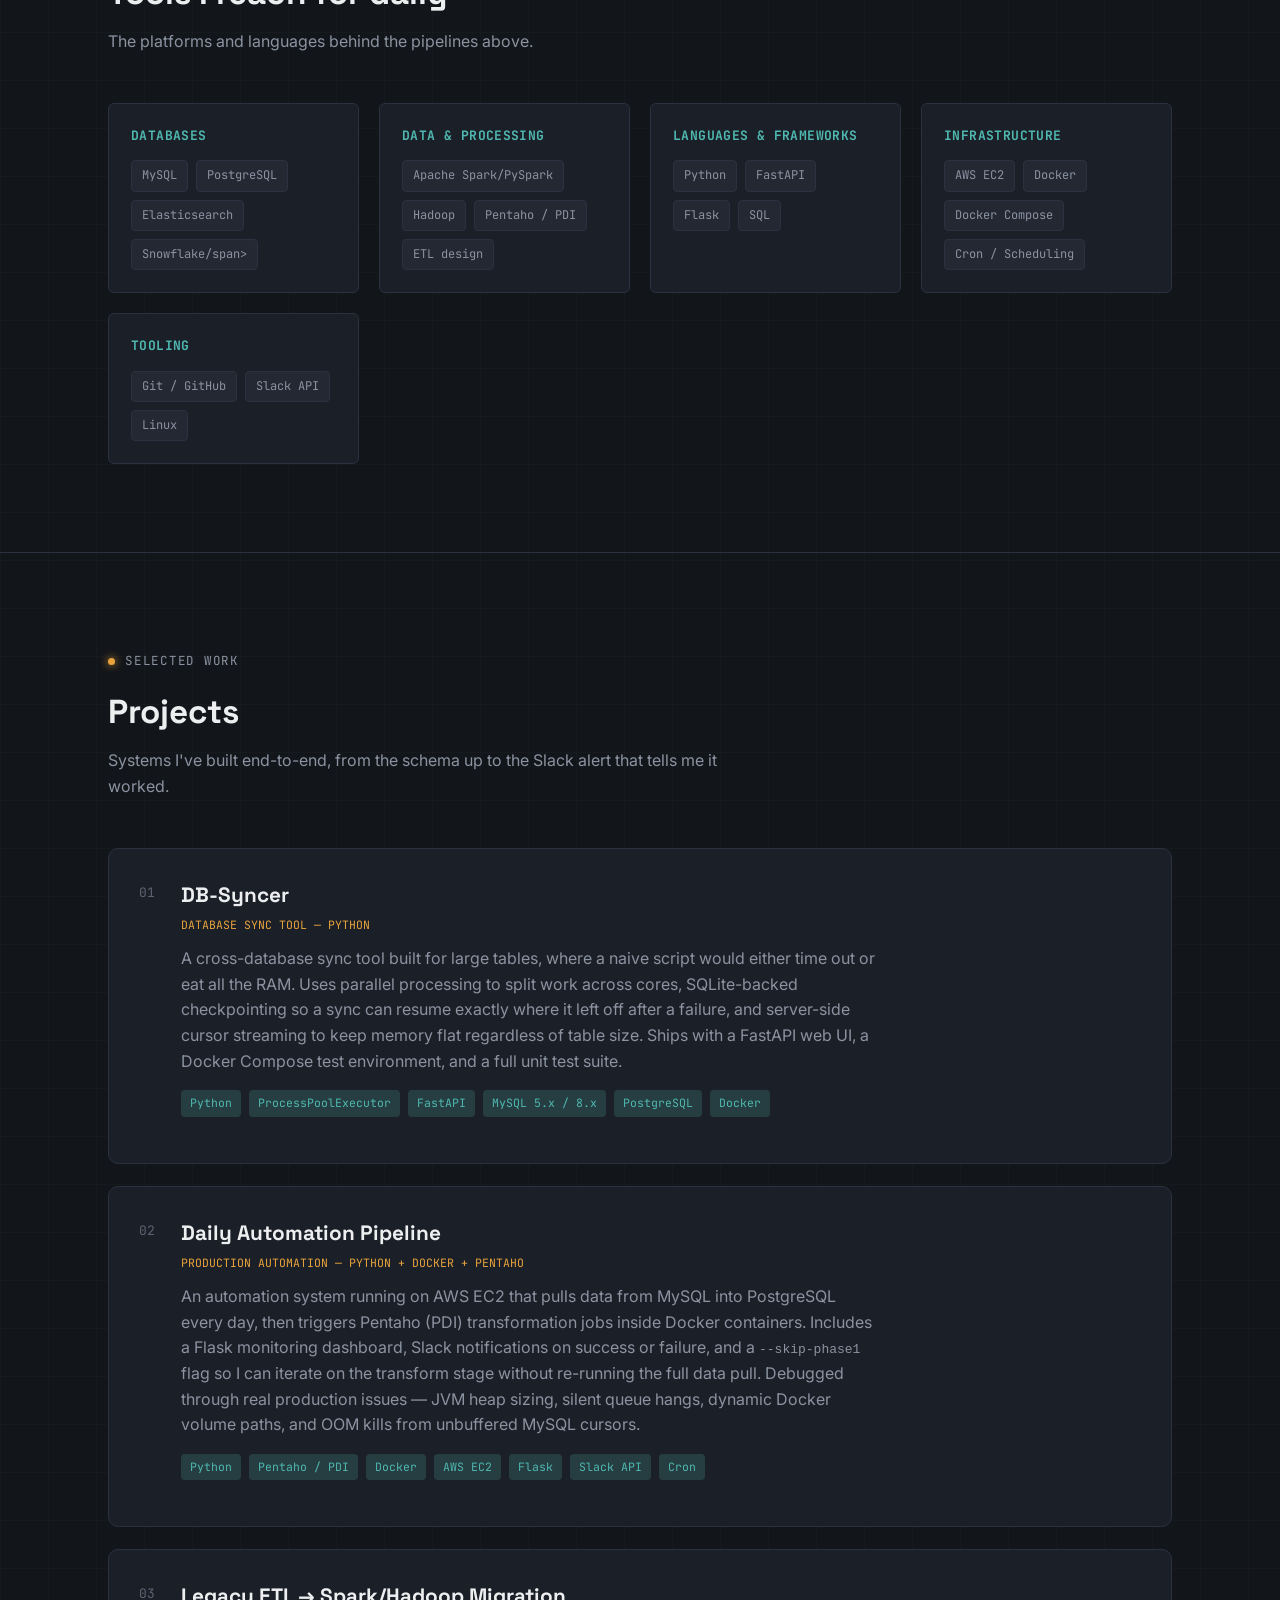
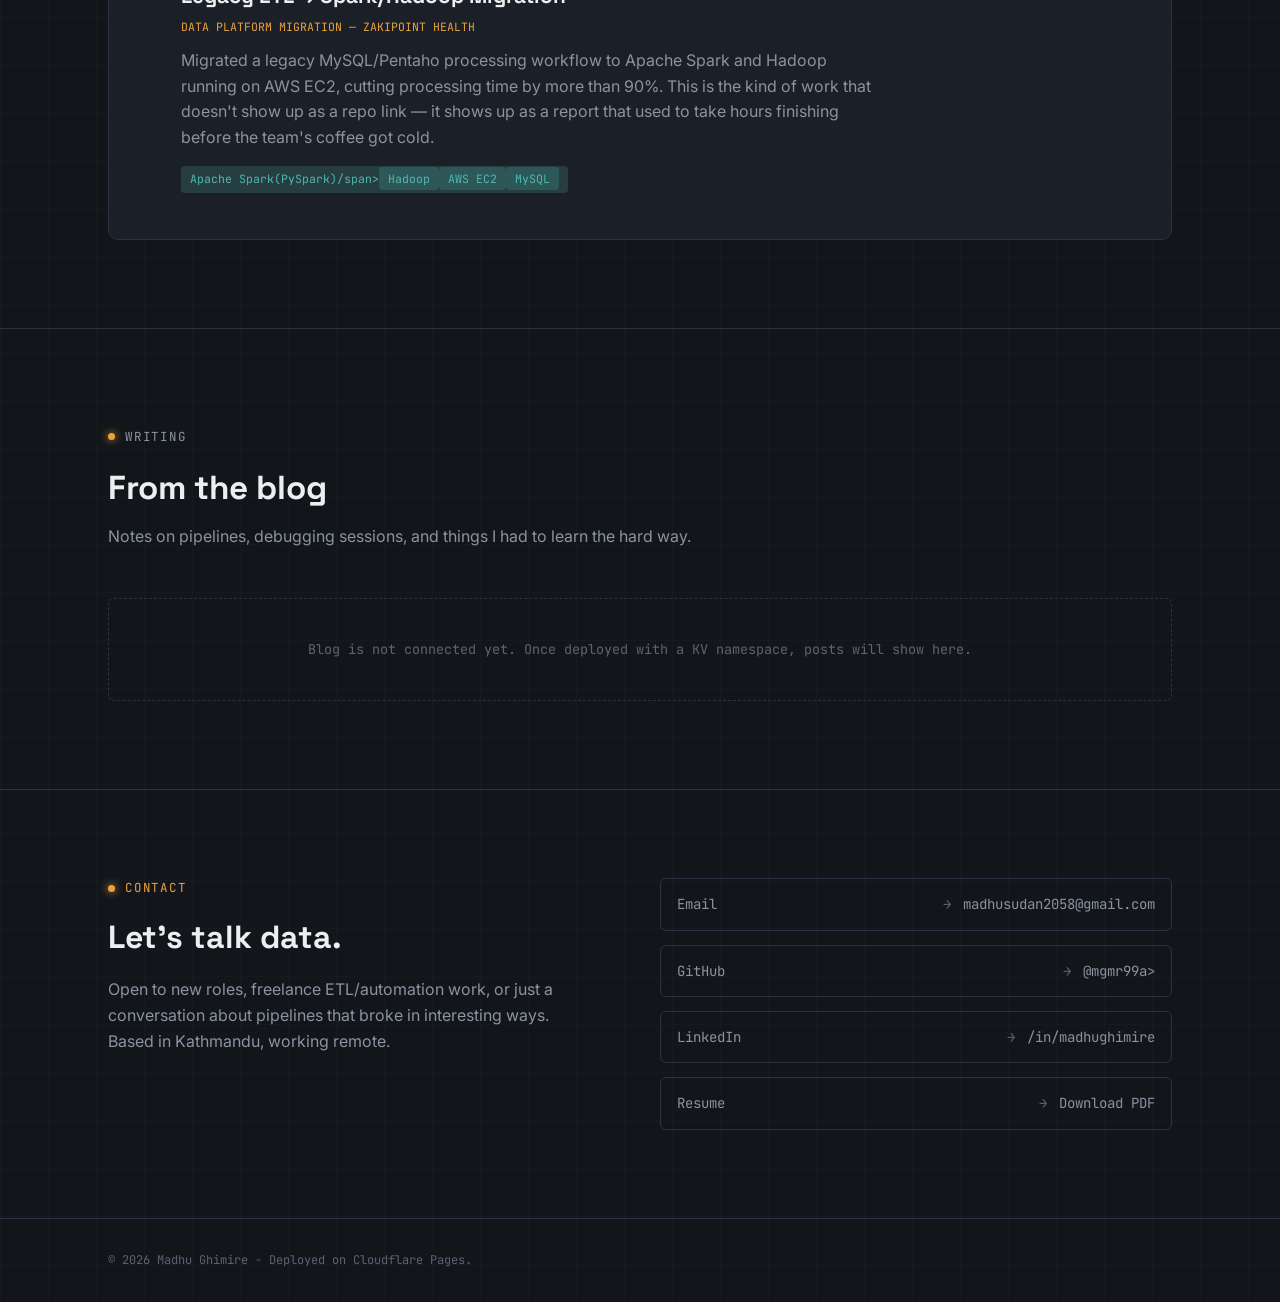
==== commit 1110d3c2: "modified index.html" ====
--- a/index.html
+++ b/index.html
@@ -12,7 +12,7 @@
 
 <nav class="nav">
   <div class="wrap">
-    <a href="index.html" class="nav-logo">madhu<span>.</span>dev</a>
+    <a href="index.html" class="nav-logo">madhu<span>.</span>DE</a>
     <button class="nav-toggle" id="navToggle" aria-expanded="false" aria-controls="navLinks">Menu</button>
     <ul class="nav-links" id="navLinks">
       <li><a href="#about">About</a></li>
@@ -31,9 +31,9 @@
       <p class="eyebrow">status: open to opportunities</p>
       <h1>Building data pipelines that don't <span class="accent">fall over</span> at 2am.</h1>
       <p class="hero-sub">
-        I'm <strong>Madhu Ghimire</strong>, an Associate Data Engineer at
+        I'm <strong>Madhu Ghimire</strong>, an Data Engineer at
         <strong>Zakipoint Health</strong>, working hybridly from Kathmandu, Nepal.
-        I design and run ETL pipelines across MySQL, PostgreSQL, Elasticsearch,
+        I design and run ETL pipelines across MySQL, PostgreSQL, Elasticsearch, Snowflake
         Spark and AWS — and automate the parts that used to need a human babysitting them.
       </p>
       <div class="hero-actions">
@@ -78,7 +78,7 @@
       <p>
         Most of my recent work has gone into two things: a Python-based database
         sync tool built for large tables, and a daily automation pipeline that ties
-        together MySQL, PostgreSQL, and Pentaho jobs running in Docker — with a
+        together MySQL, PostgreSQL,Spark and Pentaho jobs running in Docker — with a
         dashboard so I can see what happened overnight instead of guessing.
       </p>
       <p>
@@ -87,7 +87,7 @@
       </p>
     </div>
     <div class="about-facts">
-      <div class="fact"><span class="k">Role</span><span class="v">Associate Data Engineer, Zakipoint Health</span></div>
+      <div class="fact"><span class="k">Role</span><span class="v">Data Engineer, Zakipoint Health</span></div>
       <div class="fact"><span class="k">Location</span><span class="v">Kathmandu, Nepal (Hybrid)</span></div>
       <div class="fact"><span class="k">Focus</span><span class="v">ETL pipelines, automation, healthcare data</span></div>
       <div class="fact"><span class="k">Stack</span><span class="v">Python, SQL, Spark,Snowflake, Docker, AWS, Elasticsearch</span></div>
@@ -106,13 +106,13 @@
       <div class="skill-card">
         <h3>Databases</h3>
         <div class="skill-tags">
-          <span>MySQL</span><span>PostgreSQL</span><span>Elasticsearch</span><span>SQLite</span>
+          <span>MySQL</span><span>PostgreSQL</span><span>Elasticsearch</span><span>Snowflake/span>
         </div>
       </div>
       <div class="skill-card">
         <h3>Data & processing</h3>
         <div class="skill-tags">
-          <span>Apache Spark</span><span>Hadoop</span><span>Pentaho / PDI</span><span>ETL design</span>
+          <span>Apache Spark/PySpark</span><span>Hadoop</span><span>Pentaho / PDI</span><span>ETL design</span>
         </div>
       </div>
       <div class="skill-card">
@@ -130,7 +130,7 @@
       <div class="skill-card">
         <h3>Tooling</h3>
         <div class="skill-tags">
-          <span>Git / GitHub</span><span>Slack API</span><span>Linux</span><span>ffmpeg</span>
+          <span>Git / GitHub</span><span>Slack API</span><span>Linux</span>
         </div>
       </div>
     </div>
@@ -197,7 +197,7 @@
             take hours finishing before the team's coffee got cold.
           </p>
           <div class="project-meta">
-            <span>Apache Spark</span><span>Hadoop</span><span>AWS EC2</span><span>MySQL</span>
+            <span>Apache Spark(PySpark)/span><span>Hadoop</span><span>AWS EC2</span><span>MySQL</span>
           </div>
         </div>
       </article>
